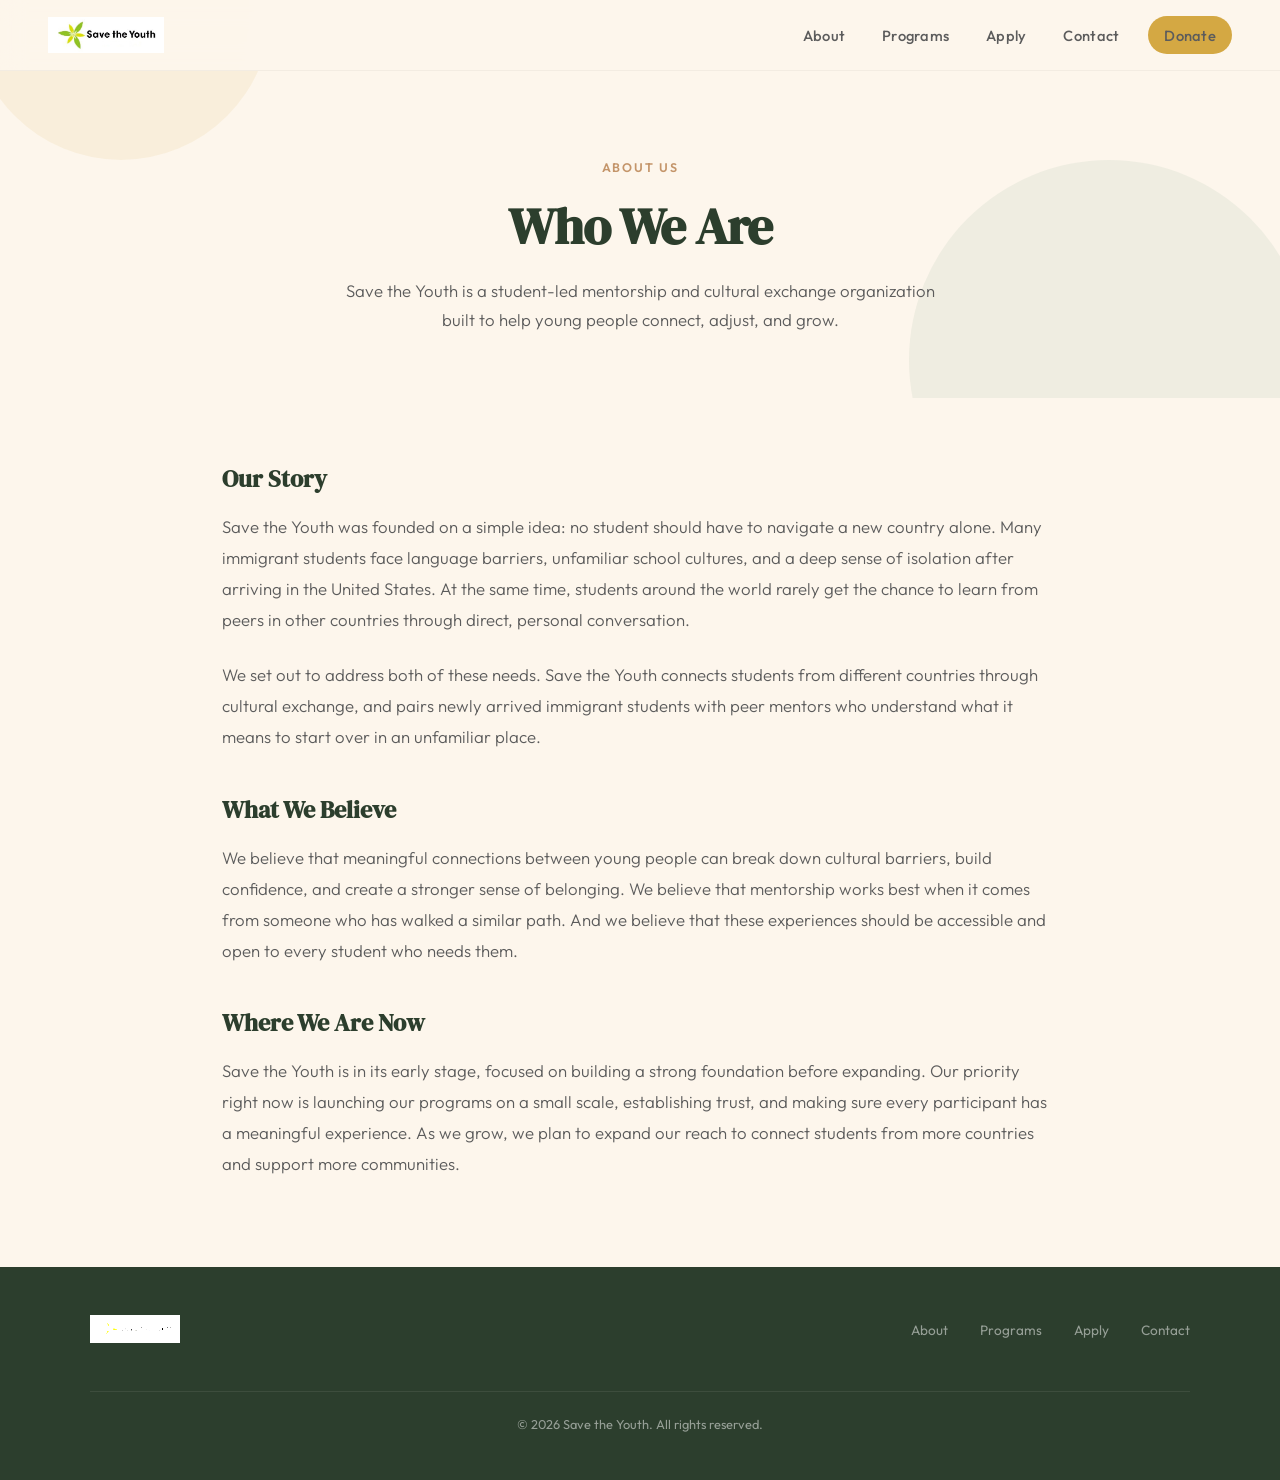
==== about.html @ 5de68521 "Add files via upload" ====
<!DOCTYPE html>
<html lang="en">
<head>
  <meta charset="UTF-8" />
  <meta name="viewport" content="width=device-width, initial-scale=1.0" />
  <title>About Us - Save the Youth</title>
  <link rel="stylesheet" href="style.css" />
</head>
<body>

  <nav id="navbar">
    <a href="index.html" class="nav-logo"><img src="logo.png" alt="Save the Youth" class="nav-logo-img" /></a>
    <button class="hamburger" id="hamburger" aria-label="Menu"><span></span><span></span><span></span></button>
    <ul class="nav-menu" id="navMenu">
      <li class="nav-item"><a href="#">About</a><div class="dropdown"><a href="about.html">About Us</a><a href="team.html">Our Team</a></div></li>
      <li class="nav-item"><a href="#">Programs</a><div class="dropdown"><a href="exchange.html">Cultural Exchange</a><a href="mentorship.html">Mentorship</a></div></li>
      <li class="nav-item"><a href="apply.html">Apply</a></li>
      <li class="nav-item"><a href="contact.html">Contact</a></li>
      <li class="nav-item"><a href="donate.html" class="btn-donate">Donate</a></li>
    </ul>
  </nav>

  <section class="page-header">
    <div class="page-header-bg"><div class="circle c1"></div><div class="circle c2"></div></div>
    <span class="section-tag">About Us</span>
    <h1 class="section-title">Who We Are</h1>
    <p class="section-desc">Save the Youth is a student-led mentorship and cultural exchange organization built to help young people connect, adjust, and grow.</p>
  </section>

  <div class="content-section fade-in">
    <h2>Our Story</h2>
    <p>Save the Youth was founded on a simple idea: no student should have to navigate a new country alone. Many immigrant students face language barriers, unfamiliar school cultures, and a deep sense of isolation after arriving in the United States. At the same time, students around the world rarely get the chance to learn from peers in other countries through direct, personal conversation.</p>
    <p>We set out to address both of these needs. Save the Youth connects students from different countries through cultural exchange, and pairs newly arrived immigrant students with peer mentors who understand what it means to start over in an unfamiliar place.</p>

    <h2>What We Believe</h2>
    <p>We believe that meaningful connections between young people can break down cultural barriers, build confidence, and create a stronger sense of belonging. We believe that mentorship works best when it comes from someone who has walked a similar path. And we believe that these experiences should be accessible and open to every student who needs them.</p>

    <h2>Where We Are Now</h2>
    <p>Save the Youth is in its early stage, focused on building a strong foundation before expanding. Our priority right now is launching our programs on a small scale, establishing trust, and making sure every participant has a meaningful experience. As we grow, we plan to expand our reach to connect students from more countries and support more communities.</p>
  </div>

  <footer>
    <div class="footer-inner">
      <div class="footer-logo"><img src="logo.png" alt="Save the Youth" /></div>
      <ul class="footer-links">
        <li><a href="about.html">About</a></li>
        <li><a href="exchange.html">Programs</a></li>
        <li><a href="apply.html">Apply</a></li>
        <li><a href="contact.html">Contact</a></li>
      </ul>
      <p class="footer-copy">&copy; 2026 Save the Youth. All rights reserved.</p>
    </div>
  </footer>

  <script>
    const navbar = document.getElementById('navbar');
    window.addEventListener('scroll', () => navbar.classList.toggle('scrolled', window.scrollY > 40));
    document.getElementById('hamburger').addEventListener('click', () => document.getElementById('navMenu').classList.toggle('open'));
    document.querySelectorAll('.nav-item').forEach(item => {
      if (item.querySelector('.dropdown')) {
        item.querySelector(':scope > a').addEventListener('click', (e) => {
          if (window.innerWidth <= 900) { e.preventDefault(); item.classList.toggle('open'); }
        });
      }
    });
    const obs = new IntersectionObserver((entries) => {
      entries.forEach(e => { if (e.isIntersecting) e.target.classList.add('visible'); });
    }, { threshold: 0.1 });
    document.querySelectorAll('.fade-in').forEach(el => obs.observe(el));
  </script>

</body>
</html>
---- style.css ----
@import url('https://fonts.googleapis.com/css2?family=DM+Serif+Display&family=Outfit:wght@300;400;500;600;700&display=swap');

:root {
  --clr-cream: #FDF6EC;
  --clr-warm: #F5E6D0;
  --clr-earth: #C4956A;
  --clr-deep: #2C3E2D;
  --clr-forest: #3A5A3C;
  --clr-sage: #7A9B7E;
  --clr-gold: #D4A843;
  --clr-white: #FFFFFF;
  --clr-text: #2A2A2A;
  --clr-text-light: #5C5C5C;
  --font-display: 'DM Serif Display', serif;
  --font-body: 'Outfit', sans-serif;
}

* { margin: 0; padding: 0; box-sizing: border-box; }
html { scroll-behavior: smooth; }
body {
  font-family: var(--font-body);
  color: var(--clr-text);
  background: var(--clr-cream);
  overflow-x: hidden;
}

/* ========== NAV ========== */
nav {
  position: fixed; top: 0; left: 0; right: 0; z-index: 100;
  padding: 1rem 3rem;
  display: flex; justify-content: space-between; align-items: center;
  background: rgba(253, 246, 236, 0.95);
  backdrop-filter: blur(12px);
  border-bottom: 1px solid rgba(0,0,0,0.04);
  transition: box-shadow 0.3s;
}
nav.scrolled { box-shadow: 0 2px 20px rgba(0,0,0,0.06); }

.nav-logo { display: flex; align-items: center; text-decoration: none; }
.nav-logo-img { height: 36px; width: auto; }

.nav-menu {
  display: flex; gap: 0.3rem; list-style: none; align-items: center;
}

.nav-item {
  position: relative;
}

.nav-item > a {
  text-decoration: none; color: var(--clr-text-light);
  font-size: 0.92rem; font-weight: 500; letter-spacing: 0.02em;
  padding: 0.6rem 1rem; display: block; transition: color 0.25s;
}
.nav-item > a:hover { color: var(--clr-deep); }

/* Dropdown */
.dropdown {
  position: absolute; top: 100%; left: 0;
  background: var(--clr-white);
  border-radius: 12px;
  box-shadow: 0 8px 30px rgba(0,0,0,0.1);
  min-width: 200px;
  padding: 0.5rem 0;
  opacity: 0; visibility: hidden;
  transform: translateY(8px);
  transition: opacity 0.25s, transform 0.25s, visibility 0.25s;
}
.nav-item:hover .dropdown {
  opacity: 1; visibility: visible; transform: translateY(0);
}
.dropdown a {
  display: block; padding: 0.7rem 1.2rem;
  text-decoration: none; color: var(--clr-text-light);
  font-size: 0.88rem; font-weight: 400;
  transition: background 0.2s, color 0.2s;
}
.dropdown a:hover {
  background: var(--clr-cream); color: var(--clr-deep);
}

.btn-donate {
  background: var(--clr-gold); color: var(--clr-white);
  padding: 0.55rem 1.4rem; border-radius: 100px;
  font-weight: 600; font-size: 0.88rem;
  text-decoration: none; margin-left: 0.5rem;
  transition: background 0.25s, transform 0.2s;
  display: inline-block;
}
.btn-donate:hover {
  background: #c49a30; transform: translateY(-1px);
}

/* Hamburger */
.hamburger {
  display: none; flex-direction: column; gap: 5px;
  cursor: pointer; background: none; border: none; padding: 4px;
}
.hamburger span {
  width: 24px; height: 2px; background: var(--clr-deep);
  border-radius: 2px; transition: 0.3s;
}

/* ========== BUTTONS ========== */
.btn-primary {
  background: var(--clr-deep); color: var(--clr-white);
  padding: 0.9rem 2.2rem; border-radius: 100px; text-decoration: none;
  font-weight: 600; font-size: 0.95rem; border: none; cursor: pointer;
  transition: background 0.25s, transform 0.2s, box-shadow 0.25s;
  display: inline-block;
}
.btn-primary:hover {
  background: var(--clr-forest); transform: translateY(-2px);
  box-shadow: 0 8px 24px rgba(44, 62, 45, 0.2);
}
.btn-secondary {
  background: transparent; color: var(--clr-deep);
  padding: 0.9rem 2.2rem; border-radius: 100px; text-decoration: none;
  font-weight: 600; font-size: 0.95rem; border: 2px solid var(--clr-deep);
  cursor: pointer; transition: background 0.25s, transform 0.2s;
  display: inline-block;
}
.btn-secondary:hover {
  background: var(--clr-deep); color: var(--clr-white); transform: translateY(-2px);
}

/* ========== HERO (index only) ========== */
.hero {
  min-height: 100vh; display: flex; align-items: center;
  justify-content: center; text-align: center;
  padding: 8rem 2rem 4rem; position: relative; overflow: hidden;
}
.hero-bg { position: absolute; inset: 0; z-index: 0; }
.hero-bg .circle { position: absolute; border-radius: 50%; opacity: 0.12; }
.hero-bg .circle-1 {
  width: 600px; height: 600px; background: var(--clr-sage);
  top: -10%; right: -8%; animation: float 18s ease-in-out infinite;
}
.hero-bg .circle-2 {
  width: 400px; height: 400px; background: var(--clr-gold);
  bottom: -5%; left: -5%; animation: float 22s ease-in-out infinite reverse;
}
.hero-bg .circle-3 {
  width: 250px; height: 250px; background: var(--clr-earth);
  top: 30%; left: 15%; animation: float 15s ease-in-out infinite 3s;
}
.hero-content { position: relative; z-index: 1; max-width: 800px; }
.hero-tag {
  display: inline-block; font-size: 0.82rem; font-weight: 600;
  letter-spacing: 0.15em; text-transform: uppercase; color: var(--clr-earth);
  margin-bottom: 1.5rem; opacity: 0; animation: fadeUp 0.8s ease forwards 0.2s;
}
.hero h1 {
  font-family: var(--font-display);
  font-size: clamp(2.8rem, 6vw, 4.5rem); line-height: 1.1;
  color: var(--clr-deep); margin-bottom: 1.5rem; letter-spacing: -0.02em;
  opacity: 0; animation: fadeUp 0.8s ease forwards 0.4s;
}
.hero h1 em { font-style: normal; color: var(--clr-earth); }
.hero p {
  font-size: 1.15rem; line-height: 1.7; color: var(--clr-text-light);
  max-width: 560px; margin: 0 auto 2.5rem; font-weight: 300;
  opacity: 0; animation: fadeUp 0.8s ease forwards 0.6s;
}
.hero-btns {
  display: flex; gap: 1rem; justify-content: center; flex-wrap: wrap;
  opacity: 0; animation: fadeUp 0.8s ease forwards 0.8s;
}

/* ========== PAGE HEADER ========== */
.page-header {
  padding: 10rem 2rem 4rem; text-align: center;
  position: relative; overflow: hidden;
}
.page-header-bg { position: absolute; inset: 0; z-index: 0; }
.page-header-bg .circle { position: absolute; border-radius: 50%; opacity: 0.1; }
.page-header-bg .c1 {
  width: 400px; height: 400px; background: var(--clr-sage);
  top: -15%; right: -5%; animation: float 18s ease-in-out infinite;
}
.page-header-bg .c2 {
  width: 300px; height: 300px; background: var(--clr-gold);
  bottom: -10%; left: -5%; animation: float 22s ease-in-out infinite reverse;
}
.page-header > * { position: relative; z-index: 1; }
.page-header .section-title {
  font-size: clamp(2.4rem, 5vw, 3.2rem); margin-bottom: 1rem;
}
.page-header .section-desc { margin: 0 auto; max-width: 600px; }

/* ========== SECTION COMMON ========== */
.section-tag {
  font-size: 0.78rem; font-weight: 600; letter-spacing: 0.15em;
  text-transform: uppercase; color: var(--clr-earth); margin-bottom: 1rem;
  display: block;
}
.section-title {
  font-family: var(--font-display);
  font-size: clamp(2rem, 4vw, 2.8rem);
  color: var(--clr-deep); margin-bottom: 1.2rem; letter-spacing: -0.02em;
}
.section-desc {
  font-size: 1.05rem; line-height: 1.7; color: var(--clr-text-light);
  max-width: 580px; font-weight: 300;
}

/* ========== CONTENT ========== */
.content-section {
  padding: 4rem 2rem; max-width: 900px; margin: 0 auto;
}
.content-section p {
  font-size: 1.05rem; line-height: 1.85; color: var(--clr-text-light);
  font-weight: 300; margin-bottom: 1.5rem;
}
.content-section h2 {
  font-family: var(--font-display);
  font-size: 1.5rem; color: var(--clr-deep); margin: 2.5rem 0 1rem;
}
.content-section h2:first-child { margin-top: 0; }

/* ========== CARDS ========== */
.cards-wrap {
  padding: 4rem 2rem; max-width: 1100px; margin: 0 auto;
}
.cards-grid {
  display: grid; grid-template-columns: 1fr 1fr; gap: 2rem;
}
.card {
  background: var(--clr-white); border-radius: 24px; padding: 2.8rem;
  position: relative; overflow: hidden;
  transition: transform 0.35s, box-shadow 0.35s;
}
.card:hover {
  transform: translateY(-4px);
  box-shadow: 0 12px 40px rgba(0,0,0,0.08);
}
.card h3 {
  font-family: var(--font-display);
  font-size: 1.5rem; color: var(--clr-deep); margin-bottom: 1rem;
}
.card > p {
  font-size: 0.95rem; color: var(--clr-text-light);
  line-height: 1.7; font-weight: 300; margin-bottom: 1.5rem;
}
.card-features {
  display: flex; flex-direction: column; gap: 0.7rem;
}
.feat {
  display: flex; align-items: center; gap: 0.7rem;
  font-size: 0.88rem; color: var(--clr-text); font-weight: 400;
}
.feat-dot {
  width: 6px; height: 6px; border-radius: 50%; flex-shrink: 0;
  background: var(--clr-sage);
}
.feat-dot.gold { background: var(--clr-earth); }
.card-accent {
  position: absolute; top: 0; right: 0;
  width: 120px; height: 120px;
  border-radius: 0 24px 0 0; opacity: 0.06;
}
.card-accent.green { background: var(--clr-sage); }
.card-accent.warm { background: var(--clr-earth); }

/* ========== TEAM ========== */
.team-grid {
  display: grid; grid-template-columns: repeat(auto-fill, minmax(240px, 1fr));
  gap: 2rem; padding: 4rem 2rem; max-width: 1100px; margin: 0 auto;
}
.team-member {
  background: var(--clr-white); border-radius: 20px; padding: 2rem;
  text-align: center; transition: transform 0.35s, box-shadow 0.35s;
}
.team-member:hover {
  transform: translateY(-4px);
  box-shadow: 0 12px 40px rgba(0,0,0,0.08);
}
.team-photo {
  width: 120px; height: 120px; border-radius: 50%;
  object-fit: cover; margin: 0 auto 1.2rem;
  background: var(--clr-warm); display: block;
  border: 3px solid var(--clr-cream);
}
.team-photo.placeholder {
  display: flex; align-items: center; justify-content: center;
  font-size: 2.5rem; color: var(--clr-earth);
}
.team-member h3 {
  font-family: var(--font-display);
  font-size: 1.15rem; color: var(--clr-deep); margin-bottom: 0.3rem;
}
.team-member .role {
  font-size: 0.82rem; color: var(--clr-earth); font-weight: 600;
  letter-spacing: 0.05em; text-transform: uppercase; margin-bottom: 0.8rem;
}
.team-member p {
  font-size: 0.88rem; color: var(--clr-text-light);
  line-height: 1.6; font-weight: 300;
}

/* ========== APPLY ========== */
.apply-grid {
  display: grid; grid-template-columns: 1fr 1fr; gap: 2rem;
  padding: 4rem 2rem; max-width: 1000px; margin: 0 auto;
}
.apply-card {
  background: var(--clr-white); border-radius: 20px; padding: 2.5rem;
  text-align: center; transition: transform 0.35s, box-shadow 0.35s;
}
.apply-card:hover {
  transform: translateY(-4px);
  box-shadow: 0 12px 40px rgba(0,0,0,0.08);
}
.apply-card .card-icon {
  font-size: 2rem; margin-bottom: 1rem;
}
.apply-card h3 {
  font-family: var(--font-display);
  font-size: 1.2rem; color: var(--clr-deep); margin-bottom: 0.6rem;
}
.apply-card p {
  font-size: 0.9rem; color: var(--clr-text-light);
  line-height: 1.6; font-weight: 300; margin-bottom: 1.5rem;
}

/* ========== CONTACT ========== */
.contact-wrap {
  padding: 4rem 2rem; max-width: 600px; margin: 0 auto; text-align: center;
}
.contact-wrap .contact-item {
  margin-bottom: 2rem;
}
.contact-wrap .contact-icon {
  font-size: 1.8rem; margin-bottom: 0.6rem;
}
.contact-wrap h3 {
  font-family: var(--font-display);
  font-size: 1.15rem; color: var(--clr-deep); margin-bottom: 0.4rem;
}
.contact-wrap p, .contact-wrap a {
  font-size: 1rem; color: var(--clr-text-light); font-weight: 300;
  text-decoration: none;
}
.contact-wrap a:hover { color: var(--clr-deep); }

/* ========== IMPACT BAR ========== */
.impact-bar {
  background: var(--clr-deep); color: var(--clr-white);
  padding: 4rem 2rem;
}
.impact-bar-inner {
  max-width: 1100px; margin: 0 auto;
  display: grid; grid-template-columns: repeat(3, 1fr); gap: 2rem;
  text-align: center;
}
.impact-item .num {
  font-family: var(--font-display);
  font-size: 2.4rem; color: var(--clr-gold); margin-bottom: 0.4rem;
}
.impact-item .label {
  font-size: 0.85rem; color: rgba(255,255,255,0.6);
  font-weight: 300; line-height: 1.5;
}

/* ========== HOW STEPS ========== */
.steps-grid {
  display: grid; grid-template-columns: repeat(3, 1fr); gap: 2rem;
  padding: 4rem 2rem; max-width: 1100px; margin: 0 auto;
}
.step-card { text-align: center; padding: 2rem; }
.step-num {
  display: inline-flex; align-items: center; justify-content: center;
  width: 52px; height: 52px; border-radius: 16px;
  background: var(--clr-deep); color: var(--clr-white);
  font-family: var(--font-display); font-size: 1.2rem; margin-bottom: 1.2rem;
}
.step-card h3 {
  font-family: var(--font-display);
  font-size: 1.2rem; color: var(--clr-deep); margin-bottom: 0.6rem;
}
.step-card p {
  font-size: 0.9rem; color: var(--clr-text-light);
  line-height: 1.65; font-weight: 300;
}

/* ========== DONATE ========== */
.donate-section {
  background: var(--clr-warm); padding: 5rem 2rem; text-align: center;
}
.donate-inner {
  max-width: 600px; margin: 0 auto;
}
.donate-inner .section-desc { margin: 0 auto 2rem; }

/* ========== FOOTER ========== */
footer {
  background: var(--clr-deep); color: rgba(255,255,255,0.5); padding: 3rem 2rem;
}
.footer-inner {
  max-width: 1100px; margin: 0 auto;
  display: flex; justify-content: space-between; align-items: center;
  flex-wrap: wrap; gap: 1rem;
}
.footer-logo { display: flex; align-items: center; }
.footer-logo img { height: 28px; width: auto; filter: brightness(10); }
.footer-links { display: flex; gap: 2rem; list-style: none; }
.footer-links a {
  color: rgba(255,255,255,0.5); text-decoration: none;
  font-size: 0.85rem; transition: color 0.25s;
}
.footer-links a:hover { color: var(--clr-white); }
.footer-copy {
  font-size: 0.8rem; width: 100%; text-align: center;
  margin-top: 2rem; padding-top: 1.5rem;
  border-top: 1px solid rgba(255,255,255,0.08);
}

/* ========== ANIMATIONS ========== */
@keyframes float {
  0%, 100% { transform: translate(0, 0) scale(1); }
  33% { transform: translate(20px, -30px) scale(1.03); }
  66% { transform: translate(-15px, 15px) scale(0.97); }
}
@keyframes fadeUp {
  from { opacity: 0; transform: translateY(24px); }
  to { opacity: 1; transform: translateY(0); }
}
.fade-in {
  opacity: 0; transform: translateY(30px);
  transition: opacity 0.7s ease, transform 0.7s ease;
}
.fade-in.visible { opacity: 1; transform: translateY(0); }

/* ========== RESPONSIVE ========== */
@media (max-width: 900px) {
  nav { padding: 1rem 1.5rem; }
  .nav-menu {
    display: none; position: absolute; top: 100%; left: 0; right: 0;
    flex-direction: column; background: var(--clr-cream);
    padding: 1.5rem; gap: 0; border-bottom: 1px solid rgba(0,0,0,0.06);
  }
  .nav-menu.open { display: flex; }
  .hamburger { display: flex; }
  .dropdown {
    position: static; opacity: 1; visibility: visible; transform: none;
    box-shadow: none; background: transparent; padding: 0 0 0 1rem;
    display: none;
  }
  .nav-item:hover .dropdown, .nav-item.open .dropdown { display: block; }
  .cards-grid { grid-template-columns: 1fr; }
  .apply-grid { grid-template-columns: 1fr; }
  .impact-bar-inner { grid-template-columns: 1fr 1fr; }
  .steps-grid { grid-template-columns: 1fr; }
  .btn-donate { margin: 0.5rem 0; }
}
@media (max-width: 500px) {
  .impact-bar-inner { grid-template-columns: 1fr; }
}
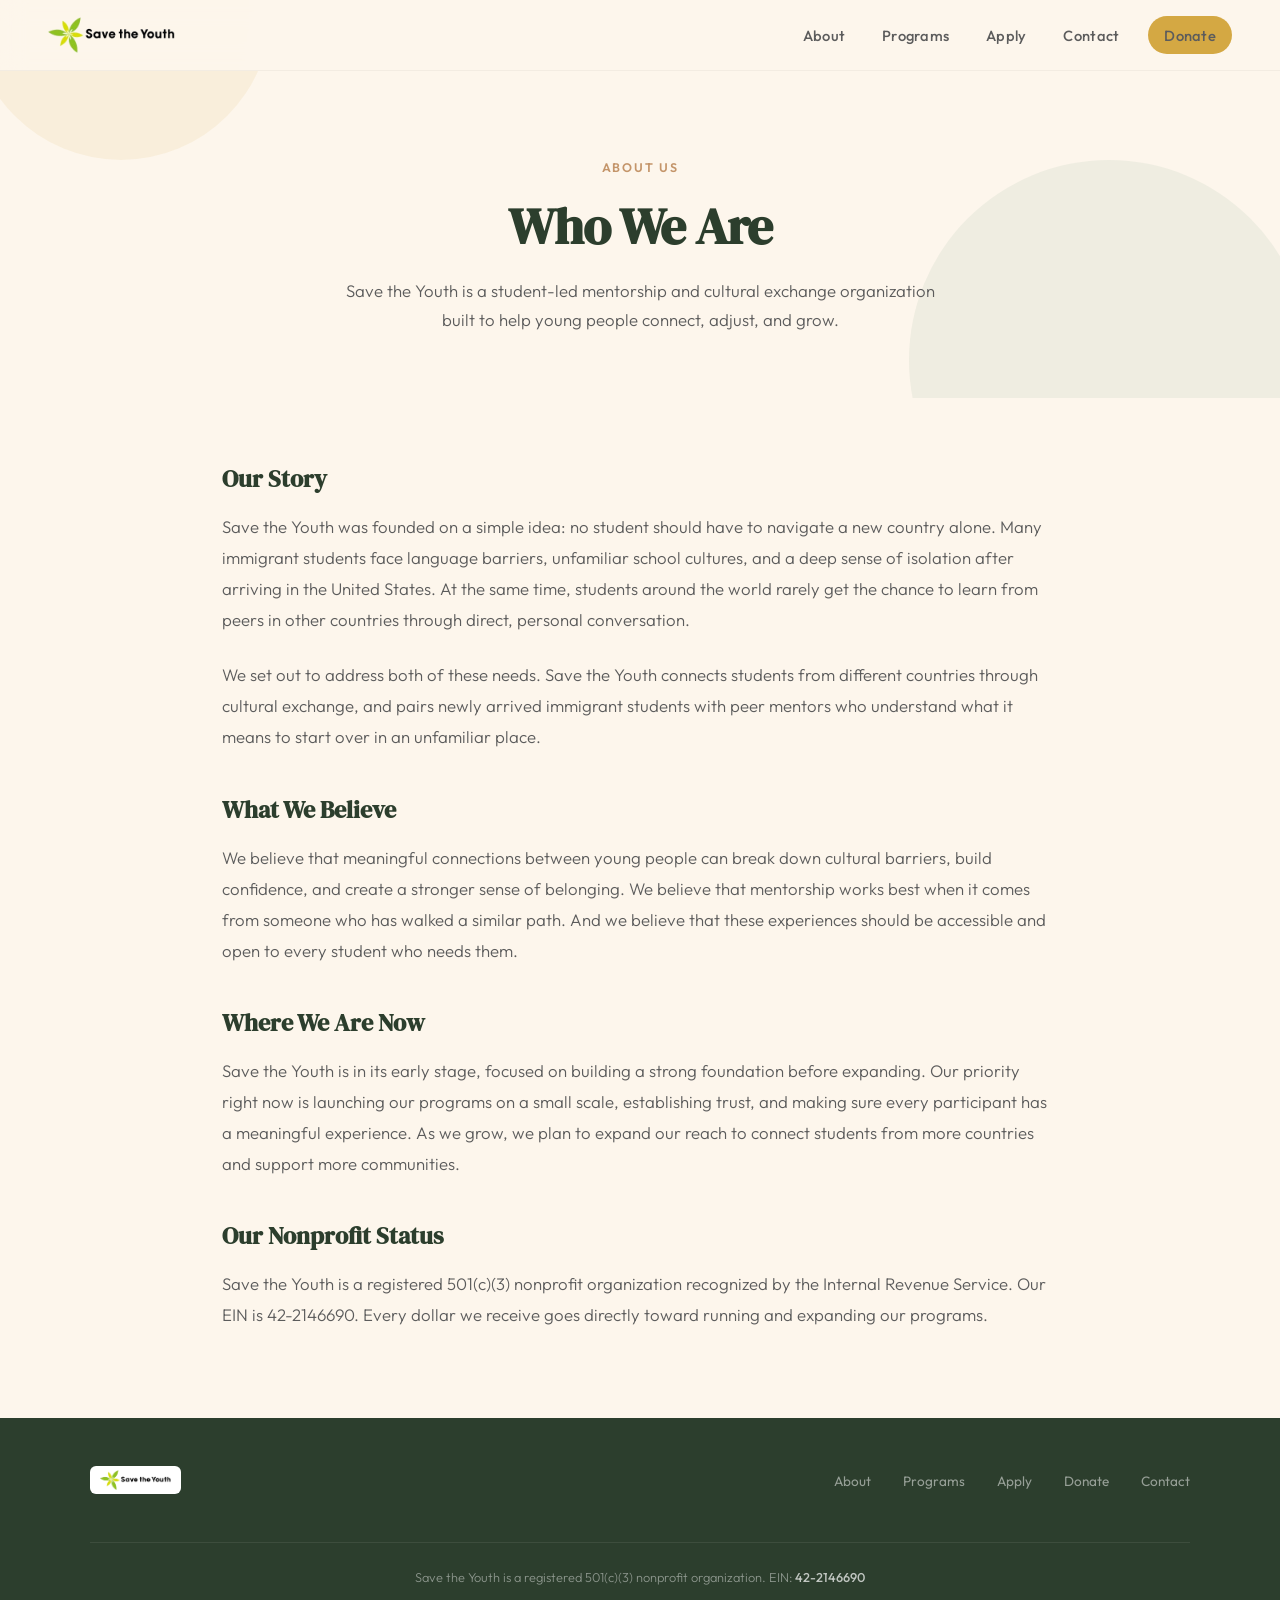
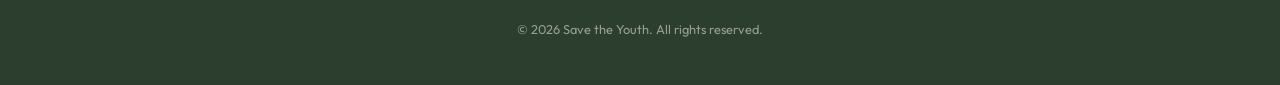
==== commit ed99f6b0: "Add files via upload" ====
--- a/about.html
+++ b/about.html
@@ -37,6 +37,9 @@
 
     <h2>Where We Are Now</h2>
     <p>Save the Youth is in its early stage, focused on building a strong foundation before expanding. Our priority right now is launching our programs on a small scale, establishing trust, and making sure every participant has a meaningful experience. As we grow, we plan to expand our reach to connect students from more countries and support more communities.</p>
+
+    <h2>Our Nonprofit Status</h2>
+    <p>Save the Youth is a registered 501(c)(3) nonprofit organization recognized by the Internal Revenue Service. Our EIN is 42-2146690. Every dollar we receive goes directly toward running and expanding our programs.</p>
   </div>
 
   <footer>
@@ -46,8 +49,12 @@
         <li><a href="about.html">About</a></li>
         <li><a href="exchange.html">Programs</a></li>
         <li><a href="apply.html">Apply</a></li>
+        <li><a href="donate.html">Donate</a></li>
         <li><a href="contact.html">Contact</a></li>
       </ul>
+      <div class="footer-legal">
+        <p>Save the Youth is a registered 501(c)(3) nonprofit organization. EIN: <span class="ein">42-2146690</span></p>
+      </div>
       <p class="footer-copy">&copy; 2026 Save the Youth. All rights reserved.</p>
     </div>
   </footer>
--- a/style.css
+++ b/style.css
@@ -166,6 +166,15 @@
   display: flex; gap: 1rem; justify-content: center; flex-wrap: wrap;
   opacity: 0; animation: fadeUp 0.8s ease forwards 0.8s;
 }
+.hero-badge {
+  display: inline-block; margin-top: 2.5rem;
+  font-size: 0.78rem; font-weight: 500; letter-spacing: 0.06em;
+  color: var(--clr-text-light);
+  background: rgba(255,255,255,0.7);
+  border: 1px solid rgba(0,0,0,0.06);
+  padding: 0.5rem 1.2rem; border-radius: 100px;
+  opacity: 0; animation: fadeUp 0.8s ease forwards 1s;
+}
 
 /* ========== PAGE HEADER ========== */
 .page-header {
@@ -218,6 +227,23 @@
 }
 .content-section h2:first-child { margin-top: 0; }
 
+/* ========== NOTICE BLOCK ========== */
+.notice {
+  background: var(--clr-white);
+  border-left: 4px solid var(--clr-earth);
+  border-radius: 16px;
+  padding: 2rem 2.2rem;
+  margin: 0 0 3rem;
+}
+.notice h3 {
+  font-family: var(--font-display);
+  font-size: 1.25rem; color: var(--clr-deep); margin-bottom: 0.8rem;
+}
+.notice p {
+  font-size: 0.98rem; line-height: 1.75; color: var(--clr-text-light);
+  font-weight: 300; margin-bottom: 1.5rem;
+}
+
 /* ========== CARDS ========== */
 .cards-wrap {
   padding: 4rem 2rem; max-width: 1100px; margin: 0 auto;
@@ -242,6 +268,13 @@
   font-size: 0.95rem; color: var(--clr-text-light);
   line-height: 1.7; font-weight: 300; margin-bottom: 1.5rem;
 }
+.card-status {
+  display: inline-block; font-size: 0.72rem; font-weight: 600;
+  letter-spacing: 0.08em; text-transform: uppercase;
+  padding: 0.35rem 0.9rem; border-radius: 100px; margin-bottom: 1rem;
+}
+.card-status.open { background: rgba(122,155,126,0.16); color: var(--clr-forest); }
+.card-status.closed { background: rgba(196,149,106,0.18); color: #8a6034; }
 .card-features {
   display: flex; flex-direction: column; gap: 0.7rem;
 }
@@ -392,6 +425,69 @@
 }
 .donate-inner .section-desc { margin: 0 auto 2rem; }
 
+.donate-badge {
+  display: flex; align-items: center; gap: 1.5rem;
+  background: var(--clr-white); border-radius: 20px;
+  padding: 1.8rem 2rem;
+  border: 1px solid rgba(122,155,126,0.25);
+}
+.donate-badge .badge-mark {
+  flex-shrink: 0;
+  font-family: var(--font-display); font-size: 1.1rem;
+  color: var(--clr-forest);
+  background: rgba(122,155,126,0.14);
+  padding: 0.9rem 1.1rem; border-radius: 14px;
+  white-space: nowrap;
+}
+.donate-badge strong {
+  display: block; font-size: 0.98rem; font-weight: 600;
+  color: var(--clr-deep); margin-bottom: 0.35rem;
+}
+.donate-badge span {
+  display: block; font-size: 0.9rem; font-weight: 300;
+  color: var(--clr-text-light); line-height: 1.6;
+}
+
+.donate-cta {
+  background: var(--clr-warm);
+  max-width: 900px; margin: 0 auto; border-radius: 24px;
+  padding: 3.5rem 2rem; text-align: center;
+}
+.donate-cta h2 {
+  font-family: var(--font-display); font-size: 1.8rem;
+  color: var(--clr-deep); margin-bottom: 0.8rem;
+}
+.donate-cta > p {
+  font-size: 1rem; color: var(--clr-text-light); font-weight: 300;
+  max-width: 480px; margin: 0 auto 2rem; line-height: 1.7;
+}
+.donate-cta .donate-note {
+  font-size: 0.82rem; color: var(--clr-text-light);
+  font-weight: 300; margin: 1.5rem 0 0;
+}
+
+.tiers-grid {
+  display: grid; grid-template-columns: repeat(3, 1fr); gap: 1.5rem;
+  padding: 3rem 2rem 1rem; max-width: 900px; margin: 0 auto;
+}
+.tier-card {
+  background: var(--clr-white); border-radius: 18px;
+  padding: 2rem 1.6rem; text-align: center;
+  transition: transform 0.35s, box-shadow 0.35s;
+}
+.tier-card:hover {
+  transform: translateY(-4px);
+  box-shadow: 0 12px 40px rgba(0,0,0,0.08);
+}
+.tier-amount {
+  font-family: var(--font-display); font-size: 2rem;
+  color: var(--clr-earth); margin-bottom: 0.7rem;
+}
+.tier-card p {
+  font-size: 0.88rem; color: var(--clr-text-light);
+  line-height: 1.65; font-weight: 300;
+}
+
 /* ========== FOOTER ========== */
 footer {
   background: var(--clr-deep); color: rgba(255,255,255,0.5); padding: 3rem 2rem;
@@ -402,17 +498,26 @@
   flex-wrap: wrap; gap: 1rem;
 }
 .footer-logo { display: flex; align-items: center; }
-.footer-logo img { height: 28px; width: auto; filter: brightness(10); }
+.footer-logo img { height: 28px; width: auto; background: var(--clr-white); padding: 4px 10px; border-radius: 6px; }
 .footer-links { display: flex; gap: 2rem; list-style: none; }
 .footer-links a {
   color: rgba(255,255,255,0.5); text-decoration: none;
   font-size: 0.85rem; transition: color 0.25s;
 }
 .footer-links a:hover { color: var(--clr-white); }
+.footer-legal {
+  width: 100%; text-align: center;
+  margin-top: 2rem; padding-top: 1.5rem;
+  border-top: 1px solid rgba(255,255,255,0.08);
+}
+.footer-legal p {
+  font-size: 0.8rem; line-height: 1.7;
+  color: rgba(255,255,255,0.45); font-weight: 300;
+}
+.footer-legal .ein { color: rgba(255,255,255,0.7); font-weight: 500; }
 .footer-copy {
   font-size: 0.8rem; width: 100%; text-align: center;
-  margin-top: 2rem; padding-top: 1.5rem;
-  border-top: 1px solid rgba(255,255,255,0.08);
+  margin-top: 1rem;
 }
 
 /* ========== ANIMATIONS ========== */
@@ -451,7 +556,10 @@
   .apply-grid { grid-template-columns: 1fr; }
   .impact-bar-inner { grid-template-columns: 1fr 1fr; }
   .steps-grid { grid-template-columns: 1fr; }
+  .tiers-grid { grid-template-columns: 1fr; }
   .btn-donate { margin: 0.5rem 0; }
+  .donate-badge { flex-direction: column; text-align: center; gap: 1rem; }
+  .footer-links { flex-wrap: wrap; justify-content: center; gap: 1.2rem; }
 }
 @media (max-width: 500px) {
   .impact-bar-inner { grid-template-columns: 1fr; }
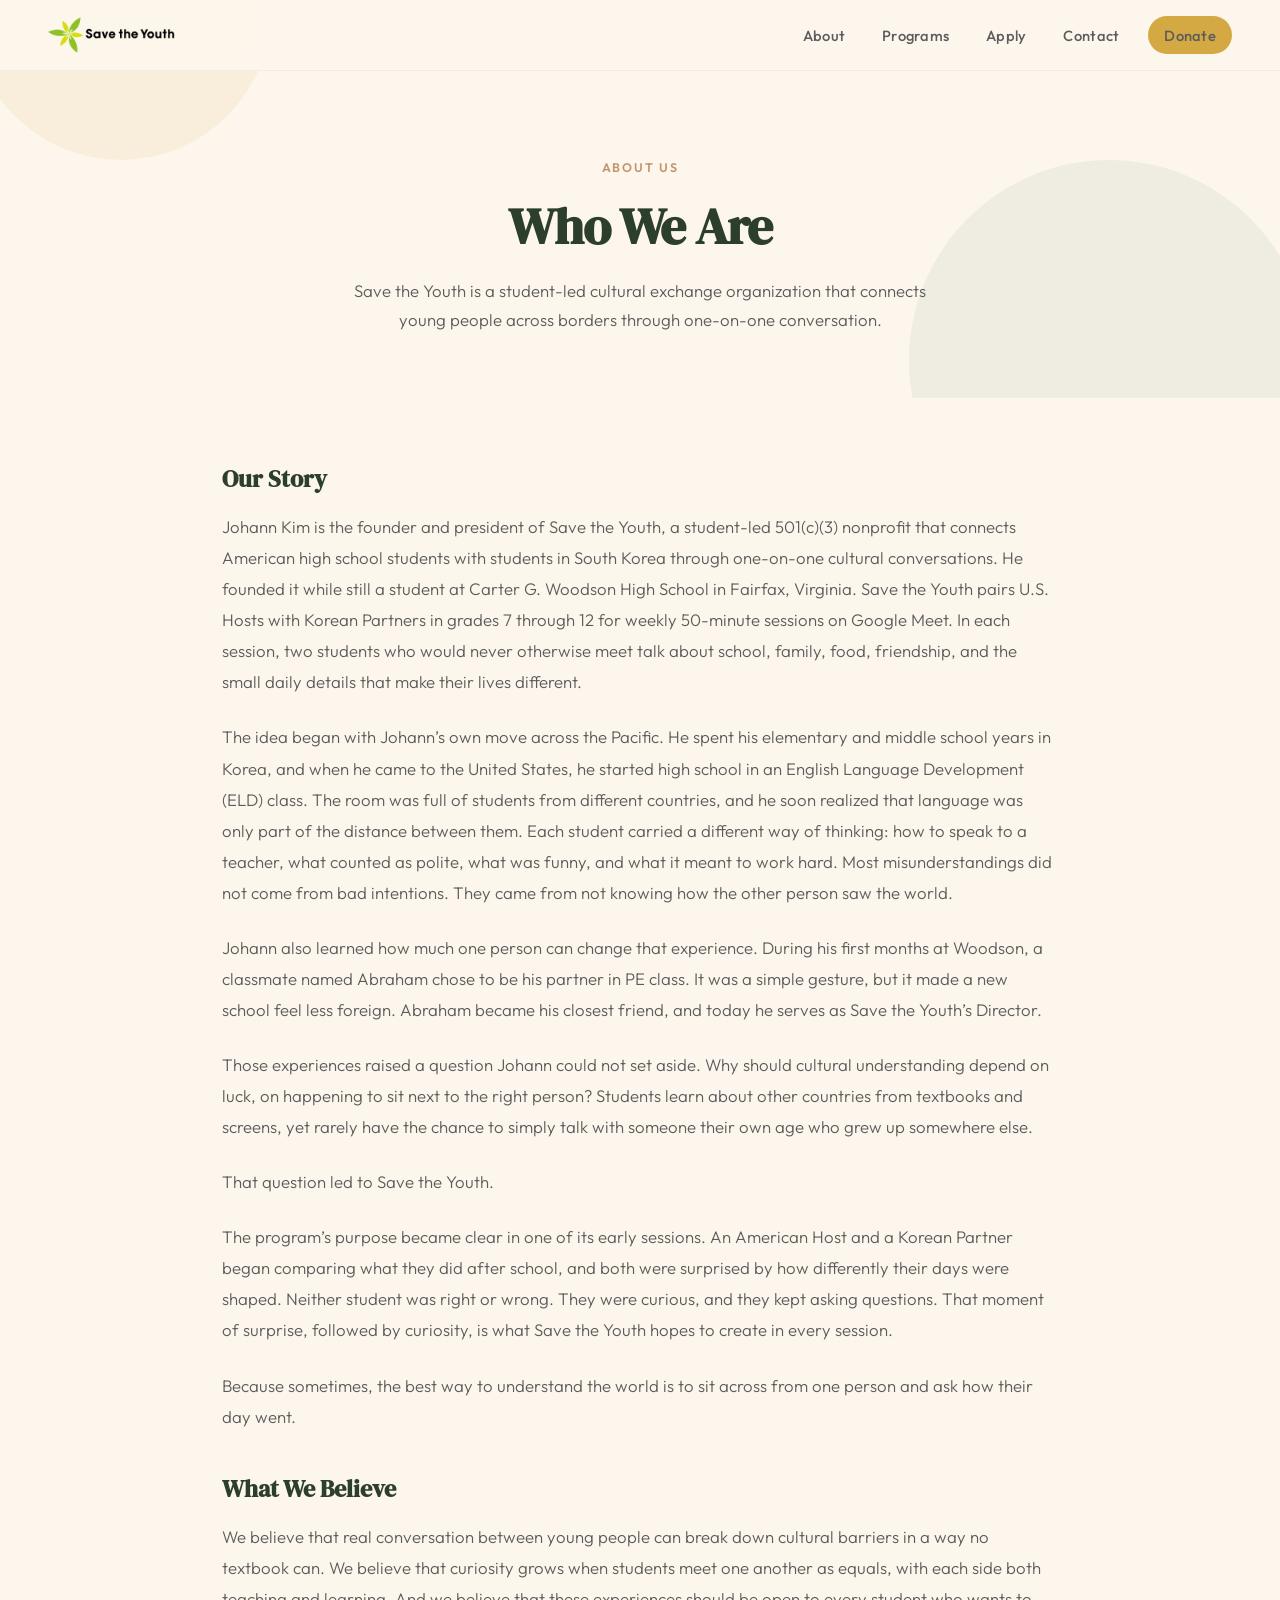
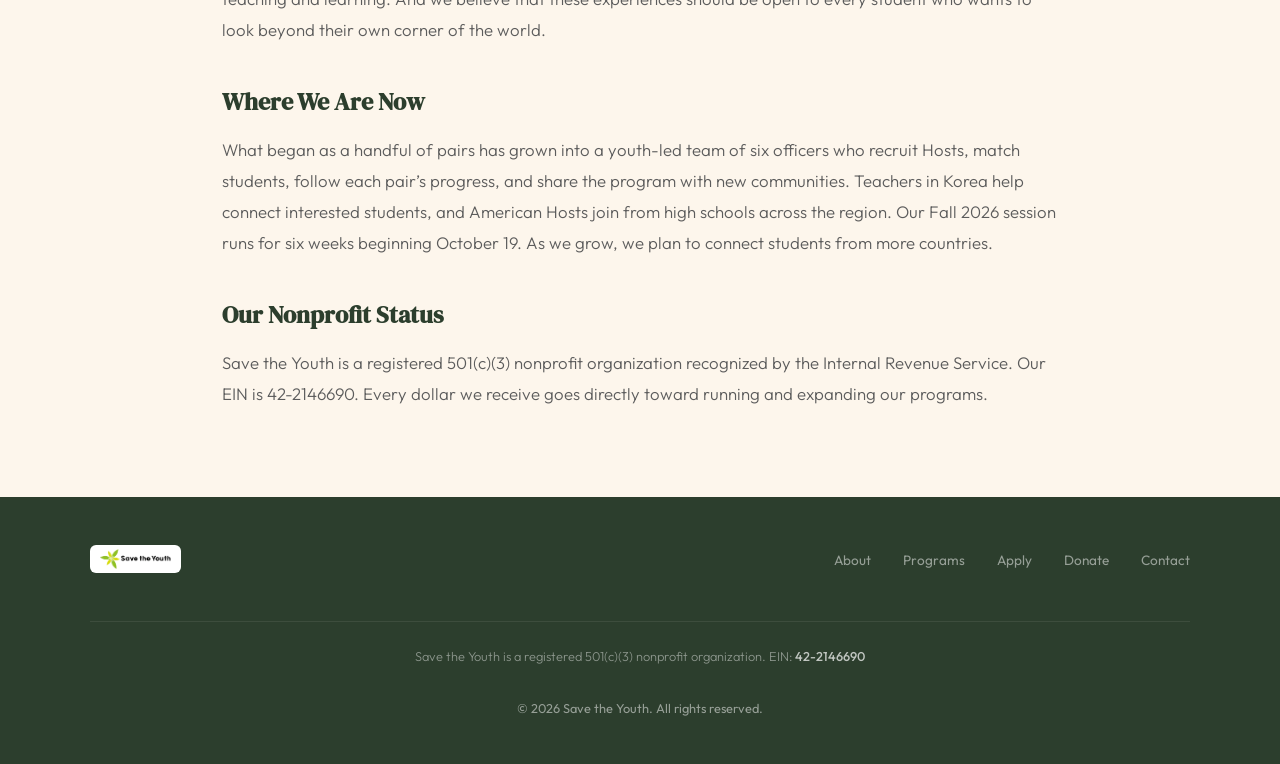
==== commit 62cdfeba: "Revise about page content for Save the Youth Updated the description of Save the Youth and added det" ====
--- a/about.html
+++ b/about.html
@@ -24,19 +24,24 @@
     <div class="page-header-bg"><div class="circle c1"></div><div class="circle c2"></div></div>
     <span class="section-tag">About Us</span>
     <h1 class="section-title">Who We Are</h1>
-    <p class="section-desc">Save the Youth is a student-led mentorship and cultural exchange organization built to help young people connect, adjust, and grow.</p>
+    <p class="section-desc">Save the Youth is a student-led cultural exchange organization that connects young people across borders through one-on-one conversation.</p>
   </section>
 
   <div class="content-section fade-in">
     <h2>Our Story</h2>
-    <p>Save the Youth was founded on a simple idea: no student should have to navigate a new country alone. Many immigrant students face language barriers, unfamiliar school cultures, and a deep sense of isolation after arriving in the United States. At the same time, students around the world rarely get the chance to learn from peers in other countries through direct, personal conversation.</p>
-    <p>We set out to address both of these needs. Save the Youth connects students from different countries through cultural exchange, and pairs newly arrived immigrant students with peer mentors who understand what it means to start over in an unfamiliar place.</p>
+    <p>Johann Kim is the founder and president of Save the Youth, a student-led 501(c)(3) nonprofit that connects American high school students with students in South Korea through one-on-one cultural conversations. He founded it while still a student at Carter G. Woodson High School in Fairfax, Virginia. Save the Youth pairs U.S. Hosts with Korean Partners in grades 7 through 12 for weekly 50-minute sessions on Google Meet. In each session, two students who would never otherwise meet talk about school, family, food, friendship, and the small daily details that make their lives different.</p>
+    <p>The idea began with Johann&rsquo;s own move across the Pacific. He spent his elementary and middle school years in Korea, and when he came to the United States, he started high school in an English Language Development (ELD) class. The room was full of students from different countries, and he soon realized that language was only part of the distance between them. Each student carried a different way of thinking: how to speak to a teacher, what counted as polite, what was funny, and what it meant to work hard. Most misunderstandings did not come from bad intentions. They came from not knowing how the other person saw the world.</p>
+    <p>Johann also learned how much one person can change that experience. During his first months at Woodson, a classmate named Abraham chose to be his partner in PE class. It was a simple gesture, but it made a new school feel less foreign. Abraham became his closest friend, and today he serves as Save the Youth&rsquo;s Director.</p>
+    <p>Those experiences raised a question Johann could not set aside. Why should cultural understanding depend on luck, on happening to sit next to the right person? Students learn about other countries from textbooks and screens, yet rarely have the chance to simply talk with someone their own age who grew up somewhere else.</p>
+    <p>That question led to Save the Youth.</p>
+    <p>The program&rsquo;s purpose became clear in one of its early sessions. An American Host and a Korean Partner began comparing what they did after school, and both were surprised by how differently their days were shaped. Neither student was right or wrong. They were curious, and they kept asking questions. That moment of surprise, followed by curiosity, is what Save the Youth hopes to create in every session.</p>
+    <p>Because sometimes, the best way to understand the world is to sit across from one person and ask how their day went.</p>
 
     <h2>What We Believe</h2>
-    <p>We believe that meaningful connections between young people can break down cultural barriers, build confidence, and create a stronger sense of belonging. We believe that mentorship works best when it comes from someone who has walked a similar path. And we believe that these experiences should be accessible and open to every student who needs them.</p>
+    <p>We believe that real conversation between young people can break down cultural barriers in a way no textbook can. We believe that curiosity grows when students meet one another as equals, with each side both teaching and learning. And we believe that these experiences should be open to every student who wants to look beyond their own corner of the world.</p>
 
     <h2>Where We Are Now</h2>
-    <p>Save the Youth is in its early stage, focused on building a strong foundation before expanding. Our priority right now is launching our programs on a small scale, establishing trust, and making sure every participant has a meaningful experience. As we grow, we plan to expand our reach to connect students from more countries and support more communities.</p>
+    <p>What began as a handful of pairs has grown into a youth-led team of six officers who recruit Hosts, match students, follow each pair&rsquo;s progress, and share the program with new communities. Teachers in Korea help connect interested students, and American Hosts join from high schools across the region. Our Fall 2026 session runs for six weeks beginning October 19. As we grow, we plan to connect students from more countries.</p>
 
     <h2>Our Nonprofit Status</h2>
     <p>Save the Youth is a registered 501(c)(3) nonprofit organization recognized by the Internal Revenue Service. Our EIN is 42-2146690. Every dollar we receive goes directly toward running and expanding our programs.</p>
